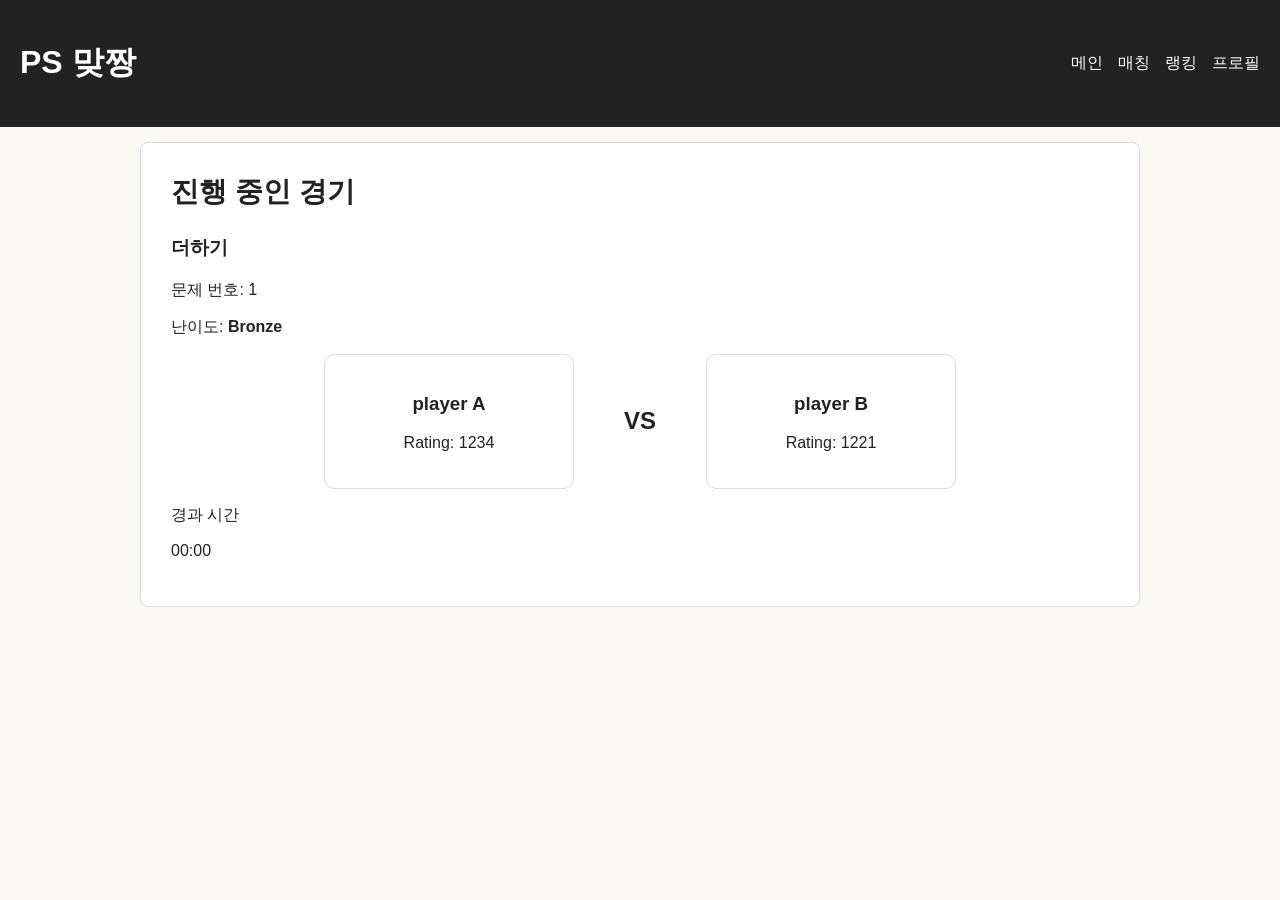
==== game.html @ ac3f5d3d "Add profile grid and shared styles" ====
<!DOCTYPE html>
<html lang="ko">
<head>
    <meta charset="UTF-8">
    <meta name="viewport" content="width=device-width, initial-scale=1.0">
    <title>게임 | PS 맞짱</title>

    <link rel="stylesheet" href="css/style.css">
</head>
<body>
    <header>
        <div class="header-top">
            <h1>PS 맞짱</h1>
            <nav>
                <a href="index.html">메인</a>
                <a href="match.html">매칭</a>
                <a href="ranking.html">랭킹</a>
                <a href="profile.html">프로필</a>
            </nav>
        </div>
    </header>

    <main>
        <!-- id는 특정 요소 식별, class는 공통 그룹, span은 문장 안 일부를 묶는 태그 -->
        <section id="game" class="main-section">
            <h2 class="page-title">진행 중인 경기</h2>

            <div class="problem-info">
                <h3>더하기</h3>
                <p>문제 번호: 1</p>
                <p>난이도: <span class="tier">Bronze</span></p>
            </div>
            <div class="players">
                <article class="player">
                    <h3>player A</h3>
                    <p>Rating: 1234</p>
                </article>

                <p class="versus">VS</p>

                <article class="player">
                    <h3>player B</h3>
                    <p>Rating: 1221</p>
                </article>
            </div>

            
            <div class="timer">
                <p>경과 시간</p>
                <p>00:00</p>
            </div>

            <!-- 추후 이 위치에 문제 본문 추가 예정-->
        </section>

    </main>
</body>     
</html>
---- css/style.css ----
/*
선택자
tag    → 태그 선택자
.class → class 선택자
#id    → id 선택자
*/


/* ===== 기본 설정 ===== */

* {
    box-sizing: border-box;
}

body {
    margin: 0;

    background-color: #faf9f6;
    color: #222;
    font-family: Arial, sans-serif;
}


/* ===== Header / Navigation ===== */

header {
    background-color: #222;
    color: white;

    /* 요소 안쪽 여백 */
    padding: 20px;
}

/* 로고와 네비게이션을 양쪽으로 배치 */
.header-top {
    display: flex;
    justify-content: space-between;
    align-items: center;
}

header h1 {
    color: white;
    font-size: 32px;
}

/* 네비게이션 메뉴를 가로로 배치 */
header nav {
    display: flex;
    gap: 15px;
}

header nav a {
    color: white;
    text-decoration: none;

    transition: 0.2s;
}

header nav a:hover {
    color: rgb(123, 236, 240);
}


/* ===== 공통 Layout ===== */

main {
    /* 화면 너비의 90% 사용 */
    width: 90%;
    max-width: 1000px;

    /* 좌우 여백을 자동 계산해서 가운데 정렬 */
    margin: 0 auto;
}

.main-section {
    background-color: white;

    border: 1px solid #ddd;
    border-radius: 8px;

    padding: 30px;
    margin: 15px 0;
}

.page-title {
    font-size: 28px;

    margin-top: 0;
    margin-bottom: 24px;
}


/* ===== Dashboard Layout ===== */

/* 내 프로필 카드 + 랭킹 카드를 가로로 배치 */
.dashboard-cards {
    display: flex;
    justify-content: space-between;
    align-items: stretch;
    flex-wrap: wrap;

    gap: 20px;
}


/* ===== Hero ===== */

#hero {
    min-height: 400px;

    display: flex;
    flex-direction: column;
    justify-content: center;
    align-items: center;

    background-color: rgb(220, 250, 250);
    text-align: center;
}

#hero h2 {
    font-size: 30px;
}

#hero p {
    margin: 4px 0;

    /* 한 줄의 높이 */
    line-height: 1.6;
}

#hero .hero-button {
    margin-top: 20px;
}


/* ===== 공통 Button 스타일 ===== */

.button {
    background-color: rgb(123, 236, 240);
    color: black;

    border: 1px solid black;
    border-radius: 8px;

    font-weight: bold;

    /* 상태 변화가 부드럽게 진행됨 */
    transition: 0.2s;
}

.button:hover {
    background-color: rgb(90, 210, 215);

    /* 마우스를 올리면 살짝 위로 이동 */
    transform: translateY(-2px);
}

.hero-button {
    /* a 태그를 버튼처럼 다루기 쉽게 변경 */
    display: inline-block;

    text-decoration: none;

    /* 위아래 12px, 좌우 24px */
    padding: 12px 24px;
}

.match-button {
    width: 200px;
    height: 50px;

    font-size: 18px;
}


/* ===== 데이터 표현 ===== */

.tier {
    font-weight: bold;
}


/* ===== Cards ===== */

/* 여러 종류의 카드에서 재사용하는 공통 외형 */
.card {
    background-color: white;

    border: 1px solid #ddd;
    border-radius: 8px;
}

.player-card,
.ranking-card {
    display: flex;
    flex-direction: column;
    justify-content: center;

    padding: 20px;

    border: 1px solid black;
    border-radius: 10px;
}

.player-card a,
.ranking-card a {
    display: inline-block;

    margin-top: 10px;

    text-decoration: none;
    font-weight: bold;
}

.player-card h2,
.ranking-card h2 {
    margin-top: 0;
}

/* dashboard 안의 카드일 때만 남는 공간을 같은 비율로 나눠 가짐 */
.dashboard-cards .player-card,
.dashboard-cards .ranking-card {
    flex: 1;
}


/* ===== Game / Players ===== */

.players {
    /*
    Flexbox
    row    → 메인 축이 가로
    column → 메인 축이 세로
    */
    display: flex;
    flex-direction: row;

    /* 공간이 부족하면 다음 줄로 이동 */
    flex-wrap: wrap;

    /*
    justify-content: 메인 축 방향 정렬

    flex-start    → 시작 지점부터 배치
    center        → 가운데 배치
    flex-end      → 끝 지점부터 배치
    space-between → 양 끝에 붙이고 남는 공간을 사이에 분배
    space-around  → 각 요소 주변에 공간 배분
    space-evenly  → 요소 사이 공간을 균등하게 배분
    */
    justify-content: center;

    /* 교차축 방향 정렬 */
    align-items: center;

    /* Flex Item 사이의 간격 */
    gap: 50px;
}

.player {
    width: 250px;

    padding: 20px;

    border: 1px solid #ddd;
    border-radius: 10px;

    text-align: center;
}

.versus {
    font-size: 24px;
    font-weight: bold;
}


/* ===== Ranking Table ===== */

table {
    width: 100%;

    border: 1px solid #ddd;

    /* 겹치는 테두리를 하나로 합치기 */
    border-collapse: collapse;
}

th,
td {
    border: 1px solid #ddd;
    padding: 10px 15px;
}

th {
    background-color: #222;
    color: white;

    font-weight: bold;
}


/* ===== Match Record ===== */

.match-record {
    display: flex;
    justify-content: space-between;
    align-items: center;

    padding: 12px 0;

    border-bottom: 1px solid #ddd;
}

.win {
    color: green;
    font-weight: bold;
}

.loss {
    color: red;
    font-weight: bold;
}


/* ===== Profile / Stats ===== */

.profile-stats {
    display: grid;

    /*
    1fr짜리 열을 2개 생성
    → 프로필 통계를 2 × 2 형태로 배치
    */
    grid-template-columns: repeat(2, 1fr);

    gap: 20px;
}

.stat-card {
    padding: 20px;

    text-align: center;
}

.stat-card h3 {
    margin-top: 0;
}
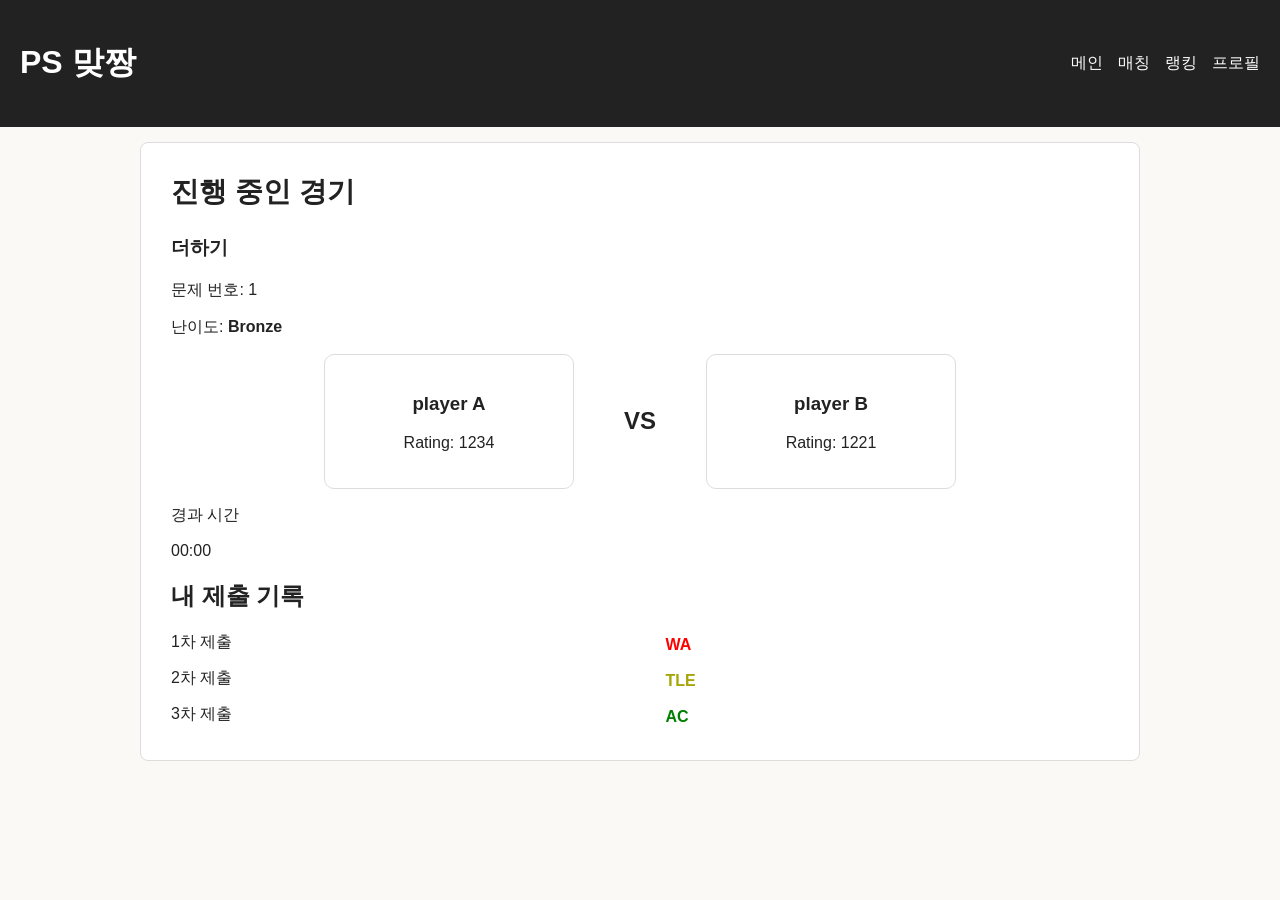
==== commit 7548f7d6: "Finish CSS fundamentals and add submit status UI" ====
--- a/game.html
+++ b/game.html
@@ -50,6 +50,21 @@
                 <p>00:00</p>
             </div>
 
+            <section class="submit-record">
+                <h2>내 제출 기록</h2>
+                
+                <div class="submit-list">
+                    <span>1차 제출</span>
+                    <span class="status status-wa">WA</span>
+
+                    <span>2차 제출</span>
+                    <span class="status status-tle">TLE</span>
+                    
+                    <span>3차 제출</span>
+                    <span class="status status-ac">AC</span>
+                </div>
+            </section>
+
             <!-- 추후 이 위치에 문제 본문 추가 예정-->
         </section>
 
--- a/css/style.css
+++ b/css/style.css
@@ -12,11 +12,23 @@
     box-sizing: border-box;
 }
 
+:root {
+    --primary-color : rgb(123, 236, 240);
+    --primary-hover-color: rgb(90, 210, 215);
+
+    --background-color: #faf9f6;
+    --surface-color: white;
+
+    --text-color: #222;
+    --border-color: #ddd;
+    
+}
+
 body {
     margin: 0;
 
-    background-color: #faf9f6;
-    color: #222;
+    background-color: var(--background-color);
+    color: var(--text-color);
     font-family: Arial, sans-serif;
 }
 
@@ -25,10 +37,14 @@
 
 header {
     background-color: #222;
-    color: white;
+    color: var(--surface-color);
 
     /* 요소 안쪽 여백 */
     padding: 20px;
+    position: sticky;
+    top: 0;
+    /*겹쳤을 때 보이는 우선 순위, 큰 게 우선*/
+    z-index: 100;
 }
 
 /* 로고와 네비게이션을 양쪽으로 배치 */
@@ -39,7 +55,7 @@
 }
 
 header h1 {
-    color: white;
+    color: var(--surface-color);
     font-size: 32px;
 }
 
@@ -50,14 +66,14 @@
 }
 
 header nav a {
-    color: white;
+    color: var(--surface-color);
     text-decoration: none;
 
     transition: 0.2s;
 }
 
 header nav a:hover {
-    color: rgb(123, 236, 240);
+    color: var(--primary-color);
 }
 
 
@@ -73,9 +89,9 @@
 }
 
 .main-section {
-    background-color: white;
-
-    border: 1px solid #ddd;
+    background-color: var(--surface-color);
+
+    border: 1px solid var(--border-color);
     border-radius: 8px;
 
     padding: 30px;
@@ -106,7 +122,7 @@
 /* ===== Hero ===== */
 
 #hero {
-    min-height: 400px;
+    min-height: 50vh;
 
     display: flex;
     flex-direction: column;
@@ -136,7 +152,7 @@
 /* ===== 공통 Button 스타일 ===== */
 
 .button {
-    background-color: rgb(123, 236, 240);
+    background-color: var(--primary-color);
     color: black;
 
     border: 1px solid black;
@@ -184,9 +200,9 @@
 
 /* 여러 종류의 카드에서 재사용하는 공통 외형 */
 .card {
-    background-color: white;
-
-    border: 1px solid #ddd;
+    background-color: var(--surface-color);
+
+    border: 1px solid var(--border-color);
     border-radius: 8px;
 }
 
@@ -221,6 +237,7 @@
 .dashboard-cards .player-card,
 .dashboard-cards .ranking-card {
     flex: 1;
+    min-width: 300px;
 }
 
 
@@ -259,10 +276,11 @@
 
 .player {
     width: 250px;
+    max-width: 100%;
 
     padding: 20px;
 
-    border: 1px solid #ddd;
+    border: 1px solid var(--border-color);
     border-radius: 10px;
 
     text-align: center;
@@ -279,7 +297,7 @@
 table {
     width: 100%;
 
-    border: 1px solid #ddd;
+    border: 1px solid var(--border-color);
 
     /* 겹치는 테두리를 하나로 합치기 */
     border-collapse: collapse;
@@ -287,13 +305,13 @@
 
 th,
 td {
-    border: 1px solid #ddd;
+    border: 1px solid var(--border-color);
     padding: 10px 15px;
 }
 
 th {
-    background-color: #222;
-    color: white;
+    background-color: var(--text-color);
+    color: var(--surface-color);
 
     font-weight: bold;
 }
@@ -305,10 +323,11 @@
     display: flex;
     justify-content: space-between;
     align-items: center;
+    flex-wrap: wrap;
 
     padding: 12px 0;
 
-    border-bottom: 1px solid #ddd;
+    border-bottom: 1px solid var(--border-color);
 }
 
 .win {
@@ -337,11 +356,89 @@
 }
 
 .stat-card {
+    position:relative;
     padding: 20px;
-
     text-align: center;
 }
+
 
 .stat-card h3 {
     margin-top: 0;
+}
+
+/* ======= submit-record ======== */
+
+.submit-list {
+    display: grid;
+    grid-template-columns: auto auto;
+    
+    gap: 10px 20px;
+}
+
+
+
+/* ======= status ======== */
+
+.status {
+    display : inline-block;
+    padding: 4px 8px;
+    border-radius: 6px;
+    font-weight: bold;
+}
+
+.status-wa {
+    color: red;
+}
+
+.status-tle {
+    color: rgb(165, 165, 7);
+}
+
+.status-ac {
+    color: green;
+}
+
+.status-playing {
+    background-color: var(--primary-color);
+}
+
+/*
+media: 화면이 특정 조건일 때 하단 css 적용
+화면 너비 > 768px
+→ 기존 CSS 사용
+화면 너비 ≤ 768px
+→ 하단 css 사용
+*/
+
+/* ===== Responsive ===== */
+
+@media (max-width: 768px) {
+
+    /* Header */
+    .header-top {
+        flex-direction: column;
+        gap: 15px;
+    }
+
+    /* Dashboard */
+    .dashboard-cards {
+        flex-direction: column;
+    }
+
+    .dashboard-cards .player-card,
+    .dashboard-cards .ranking-card {
+        min-width: 0;
+        width: 100%;
+    }
+
+    /* Game */
+    .players {
+        flex-direction: column;
+        gap: 20px;
+    }
+
+    /* Profile */
+    .profile-stats {
+        grid-template-columns: 1fr;
+    }
 }
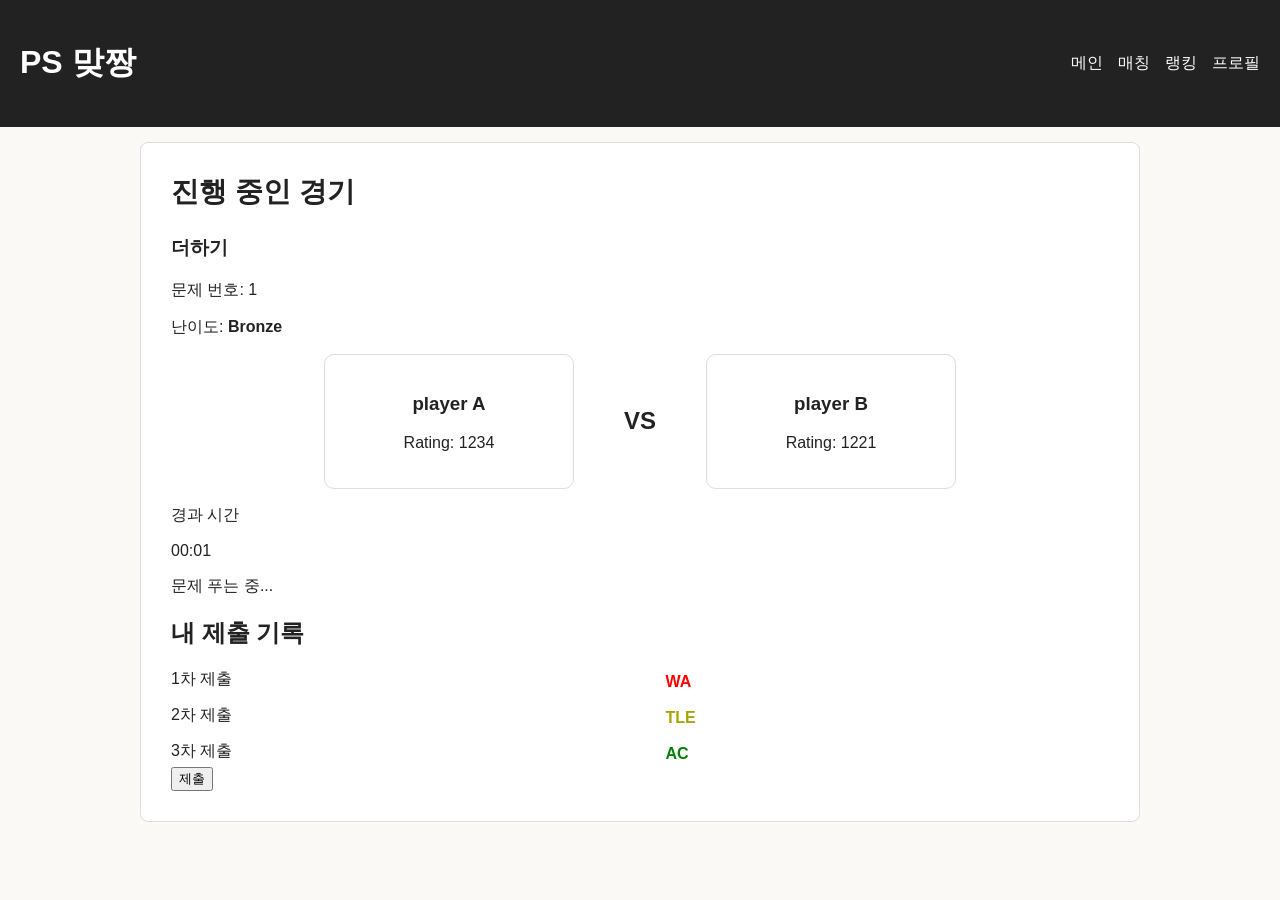
==== commit d9321928: "add matchmaking flow, game timer, and fake judging" ====
--- a/game.html
+++ b/game.html
@@ -47,15 +47,16 @@
             
             <div class="timer">
                 <p>경과 시간</p>
-                <p>00:00</p>
+                <p id="game-timer">00:00</p>
             </div>
+            <p id="game-status">문제 푸는 중...</p>
 
             <section class="submit-record">
                 <h2>내 제출 기록</h2>
                 
                 <div class="submit-list">
                     <span>1차 제출</span>
-                    <span class="status status-wa">WA</span>
+                    <span id="submit-status" class="status status-wa">WA</span>
 
                     <span>2차 제출</span>
                     <span class="status status-tle">TLE</span>
@@ -66,8 +67,11 @@
             </section>
 
             <!-- 추후 이 위치에 문제 본문 추가 예정-->
+
+            <button id="submit-answer" class="submit-btn">제출</button>
         </section>
 
     </main>
+    <script src="js/game.js"></script>
 </body>     
 </html>
--- a/css/style.css
+++ b/css/style.css
@@ -402,6 +402,11 @@
     background-color: var(--primary-color);
 }
 
+.match-status-searching {
+    color: var(--primary-hover-color);
+    font-weight: bold;
+}
+
 /*
 media: 화면이 특정 조건일 때 하단 css 적용
 화면 너비 > 768px
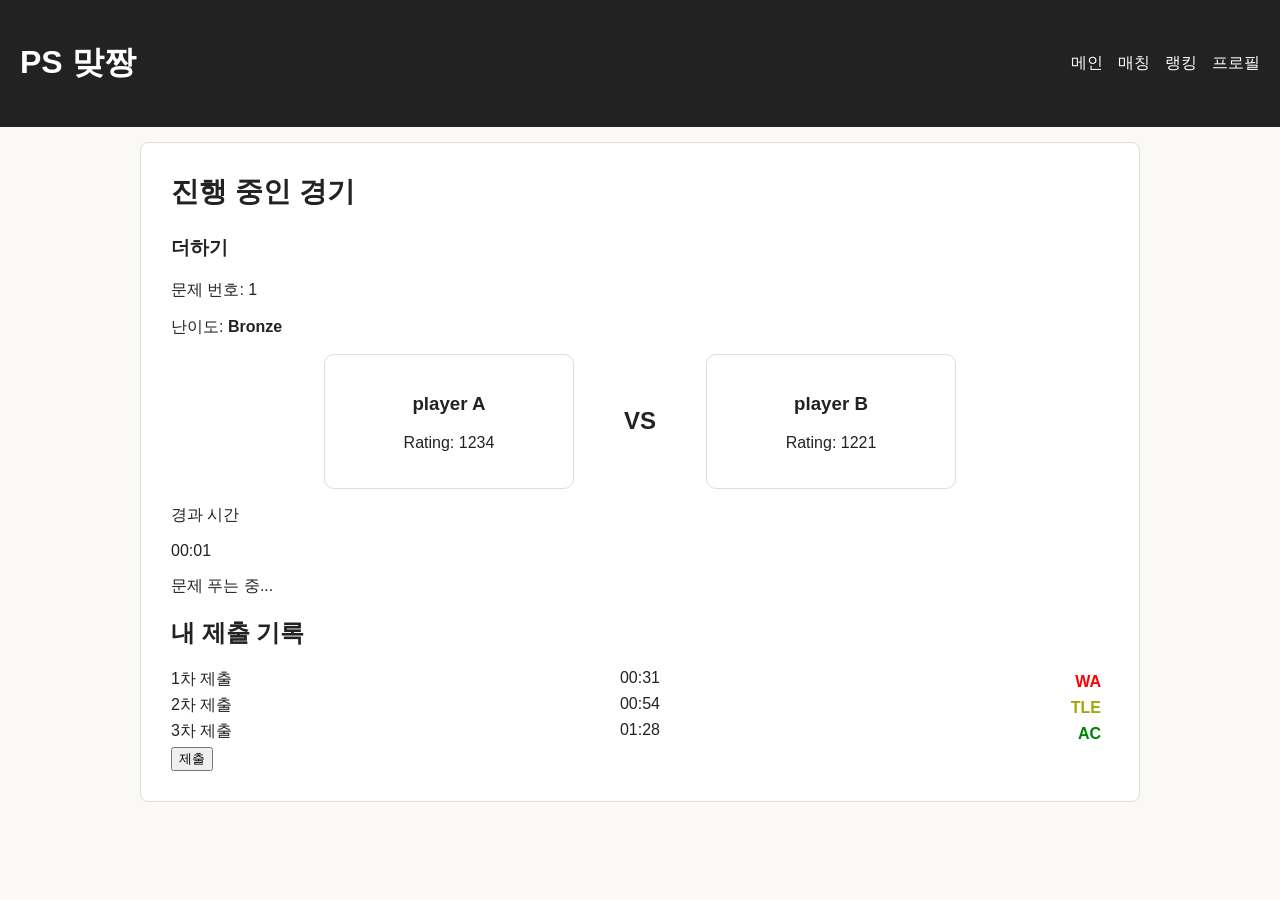
==== commit dfbb67db: "add dynamic ranking, records, and submission UI" ====
--- a/game.html
+++ b/game.html
@@ -54,9 +54,10 @@
             <section class="submit-record">
                 <h2>내 제출 기록</h2>
                 
+                <!--
                 <div class="submit-list">
                     <span>1차 제출</span>
-                    <span id="submit-status" class="status status-wa">WA</span>
+                    <span class="status status-wa">WA</span>
 
                     <span>2차 제출</span>
                     <span class="status status-tle">TLE</span>
@@ -64,6 +65,9 @@
                     <span>3차 제출</span>
                     <span class="status status-ac">AC</span>
                 </div>
+                -->
+
+                <div id="submission-list"></div>
             </section>
 
             <!-- 추후 이 위치에 문제 본문 추가 예정-->
--- a/css/style.css
+++ b/css/style.css
@@ -320,14 +320,22 @@
 /* ===== Match Record ===== */
 
 .match-record {
-    display: flex;
-    justify-content: space-between;
+    display: grid;
+    grid-template-columns: 1fr 1fr 1fr;
     align-items: center;
     flex-wrap: wrap;
 
     padding: 12px 0;
 
     border-bottom: 1px solid var(--border-color);
+}
+
+.match-record span:nth-child(2) {
+    text-align: center;
+}
+
+.match-record span:nth-child(3) {
+    text-align: right;
 }
 
 .win {
@@ -366,13 +374,21 @@
     margin-top: 0;
 }
 
-/* ======= submit-record ======== */
-
-.submit-list {
+/* ======= submission-record ======== */
+
+.submission {
     display: grid;
-    grid-template-columns: auto auto;
+    grid-template-columns: 1fr 1fr 1fr;
     
     gap: 10px 20px;
+}
+
+.submission span:nth-child(2) {
+    text-align: center;
+}
+
+.submission span:nth-child(3) {
+    text-align: right;
 }
 
 
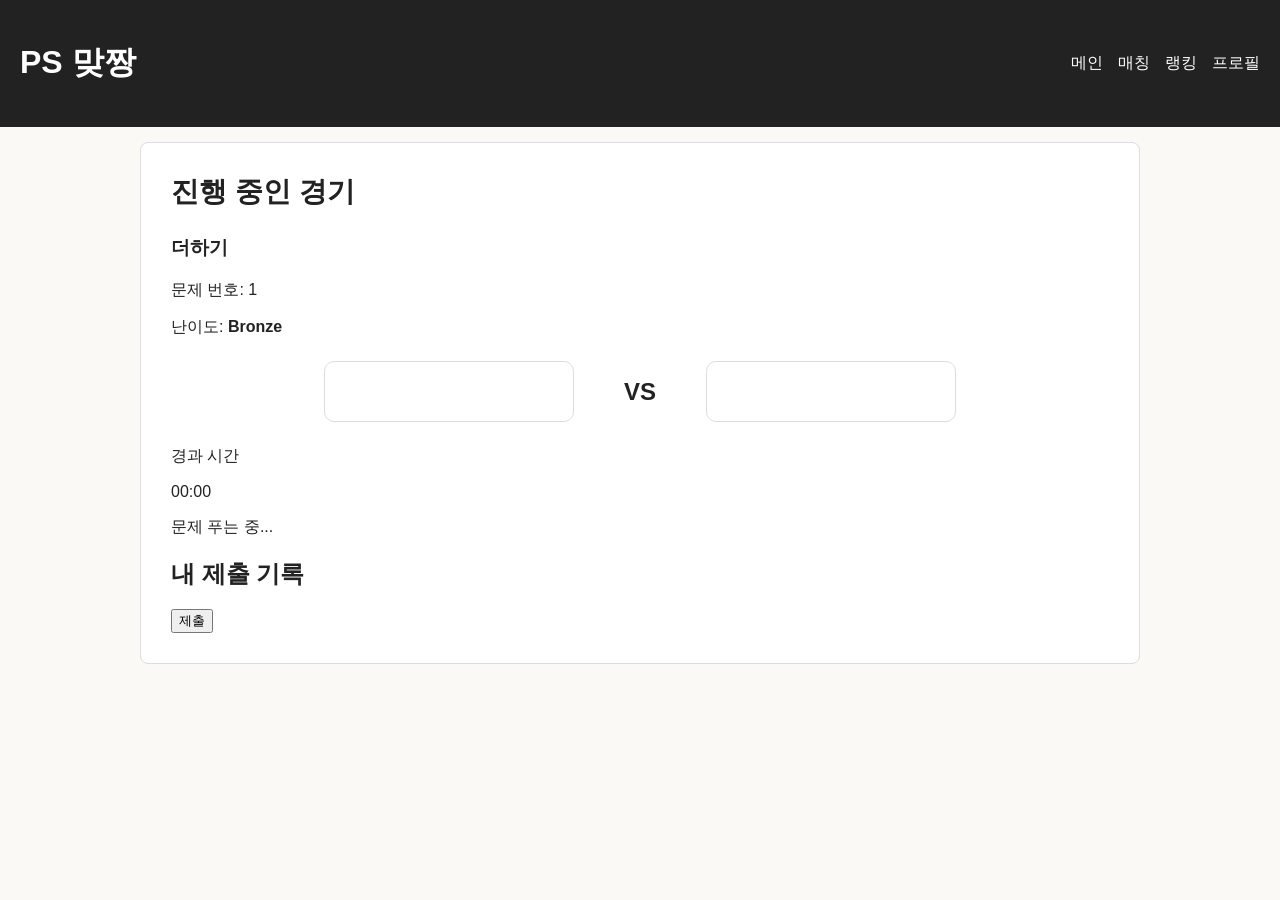
==== commit cf61db63: "persist player, match, and game records with web storage" ====
--- a/game.html
+++ b/game.html
@@ -32,15 +32,15 @@
             </div>
             <div class="players">
                 <article class="player">
-                    <h3>player A</h3>
-                    <p>Rating: 1234</p>
+                    <h3 id="player-name"></h3>
+                    <p id="player-rating"></p>
                 </article>
 
                 <p class="versus">VS</p>
 
                 <article class="player">
-                    <h3>player B</h3>
-                    <p>Rating: 1221</p>
+                    <h3 id="opponent-name"></h3>
+                    <p id="opponent-rating"></p>
                 </article>
             </div>
 
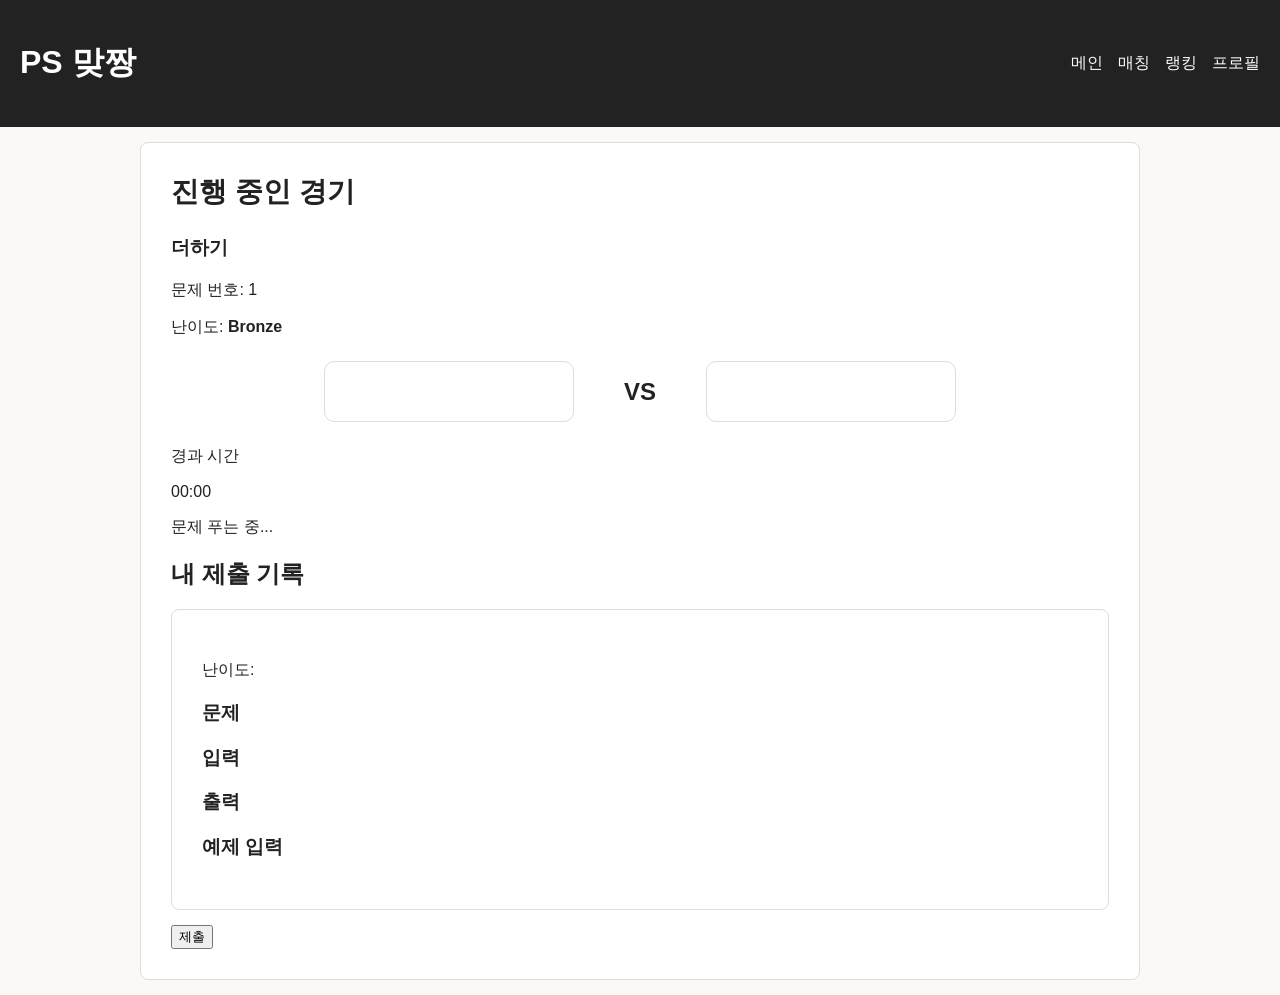
==== commit 468bb896: "add problem bank and solved-aware problem selection" ====
--- a/game.html
+++ b/game.html
@@ -53,24 +53,31 @@
 
             <section class="submit-record">
                 <h2>내 제출 기록</h2>
-                
-                <!--
-                <div class="submit-list">
-                    <span>1차 제출</span>
-                    <span class="status status-wa">WA</span>
-
-                    <span>2차 제출</span>
-                    <span class="status status-tle">TLE</span>
-                    
-                    <span>3차 제출</span>
-                    <span class="status status-ac">AC</span>
-                </div>
-                -->
-
                 <div id="submission-list"></div>
             </section>
 
-            <!-- 추후 이 위치에 문제 본문 추가 예정-->
+            <section id="problem" class="main-section">
+                <h2 id="problem-title"></h2>
+                
+                <p>
+                    난이도: <span id="problem-difficulty"></span>
+                </p>
+
+                <p id="problem-tags"></p>
+
+                <h3>문제</h3>
+                <p id="problem-description"></p>
+
+                <h3>입력</h3>
+                <p id="problem-input"></p>
+
+                <h3>출력</h3>
+                <p id="problem-output"></p>
+
+                <h3>예제 입력</h3>
+                <div id="examples-container"></div>
+
+            </section>
 
             <button id="submit-answer" class="submit-btn">제출</button>
         </section>
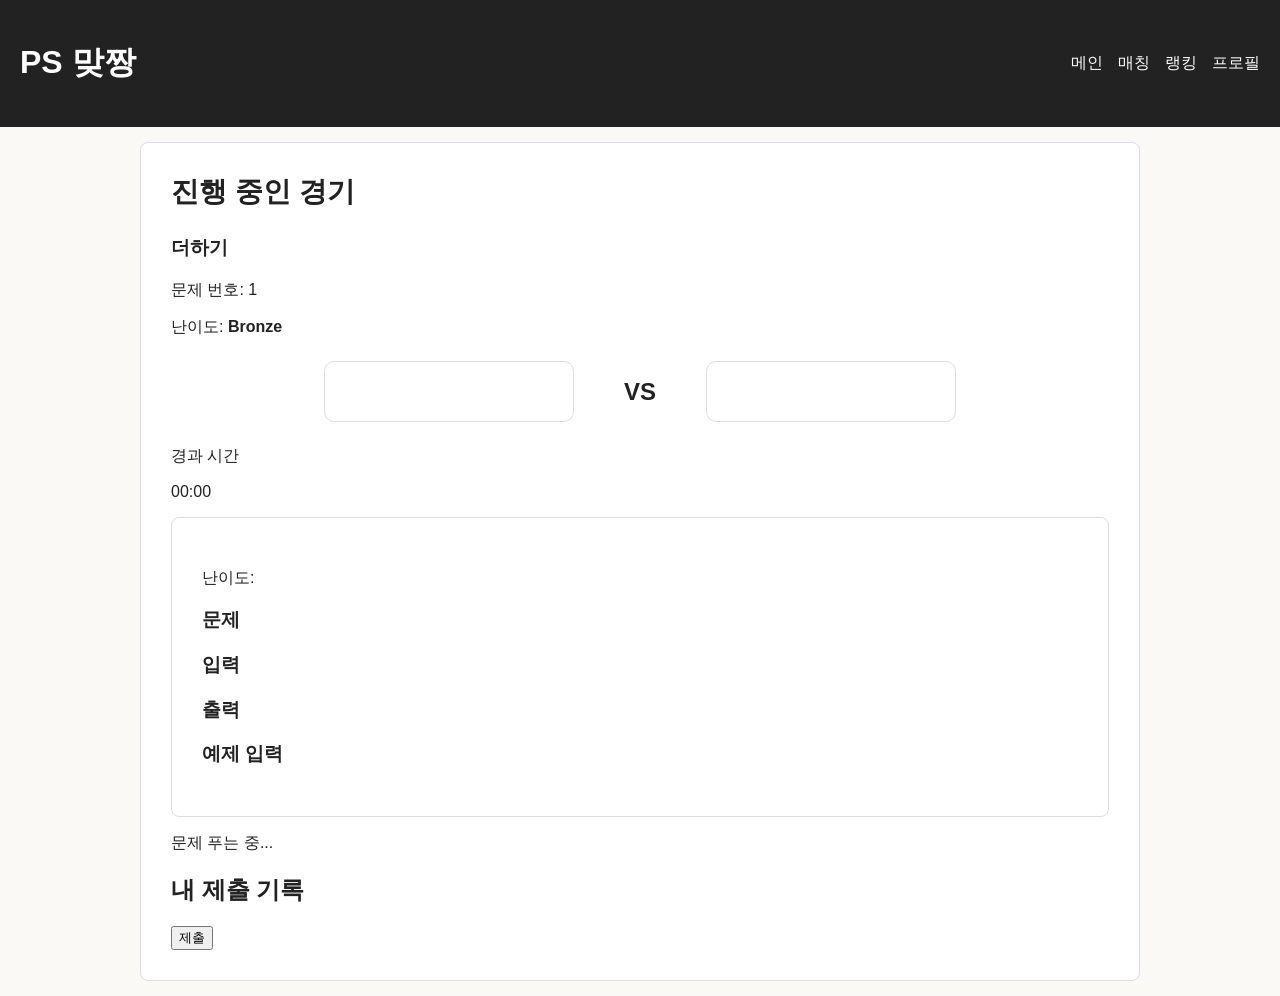
==== commit 53471796: "load problem data asynchronously with fetch" ====
--- a/game.html
+++ b/game.html
@@ -49,12 +49,7 @@
                 <p>경과 시간</p>
                 <p id="game-timer">00:00</p>
             </div>
-            <p id="game-status">문제 푸는 중...</p>
 
-            <section class="submit-record">
-                <h2>내 제출 기록</h2>
-                <div id="submission-list"></div>
-            </section>
 
             <section id="problem" class="main-section">
                 <h2 id="problem-title"></h2>
@@ -79,9 +74,16 @@
 
             </section>
 
+            <p id="game-status">문제 푸는 중...</p>
+            
+            <section class="submit-record">
+                <h2>내 제출 기록</h2>
+                <div id="submission-list"></div>
+            </section>
+
             <button id="submit-answer" class="submit-btn">제출</button>
+
         </section>
-
     </main>
     <script src="js/game.js"></script>
 </body>     
